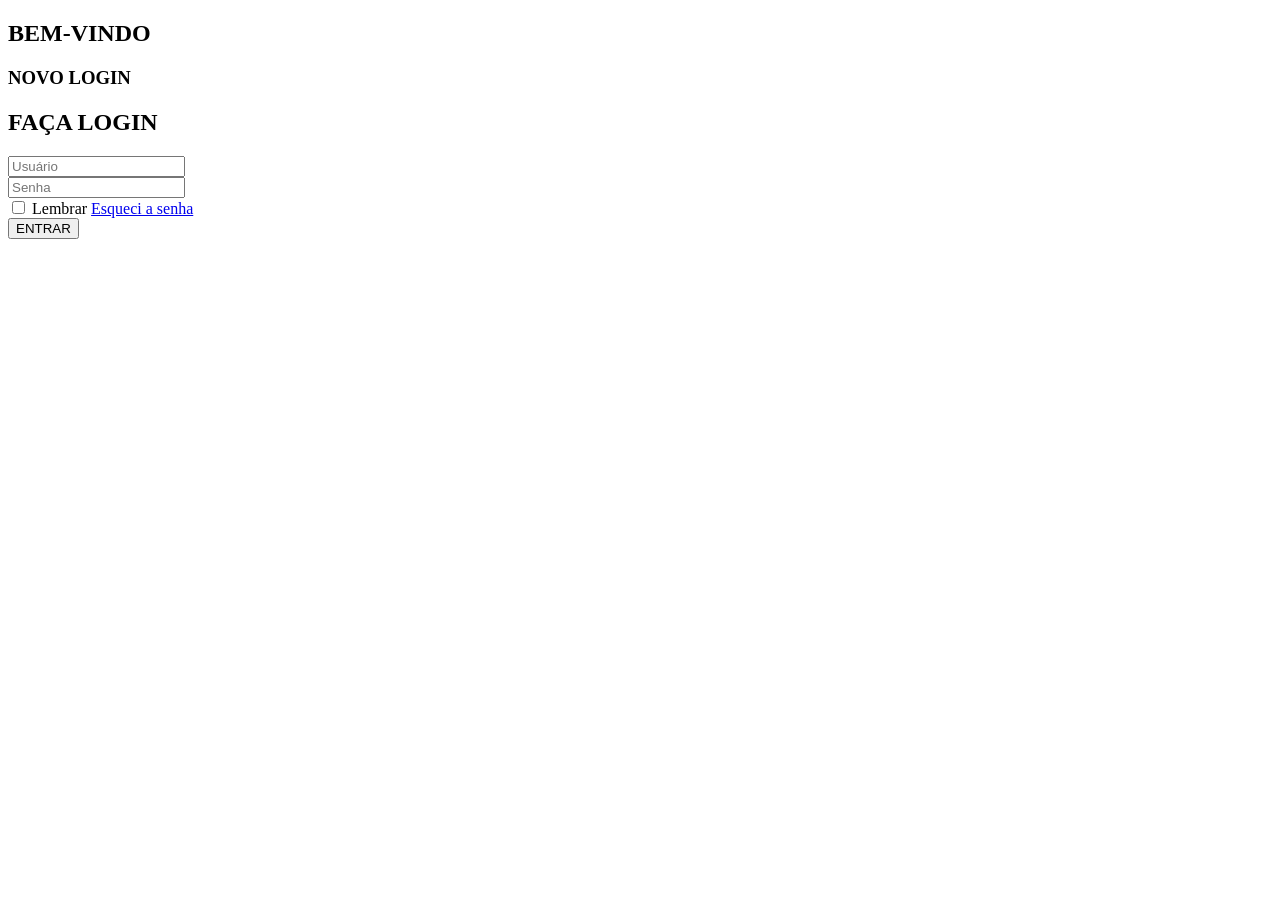
==== index.html @ 22609059 "Create index.html" ====
<!DOCTYPE html>
<html lang="pt-BR">
<head>
<meta charset="UTF-8">
<meta name="viewport" content="width=device-width, initial-scale=1.0">
<title>Login</title>

<link rel="stylesheet" href="login.css">
</head>
<body>

<div class="bg-circle c1"></div>
<div class="bg-circle c2"></div>
<div class="bg-circle c3"></div>
<div class="bg-circle c4"></div>

<div class="login-card">

    <div class="left-panel">

        <h2>BEM-VINDO</h2>

        <h3>NOVO LOGIN</h3>


    </div>

    <div class="right-panel">

        <h2>FAÇA LOGIN</h2>

        <div class="input-box">
            <input type="text" id="usuario" placeholder="Usuário">
        </div>

        <div class="input-box">
            <input type="password" id="senha" placeholder="Senha">
        </div>

        <div class="opcoes">
            <label>
                <input type="checkbox">
                Lembrar
            </label>

            <a href="#">Esqueci a senha</a>
        </div>

        <button class="btn-login" onclick="entrar()">
            ENTRAR
        </button>

        <p id="erro"></p>


    </div>

</div>

<script src="login.js"></script>

</body>
</html>
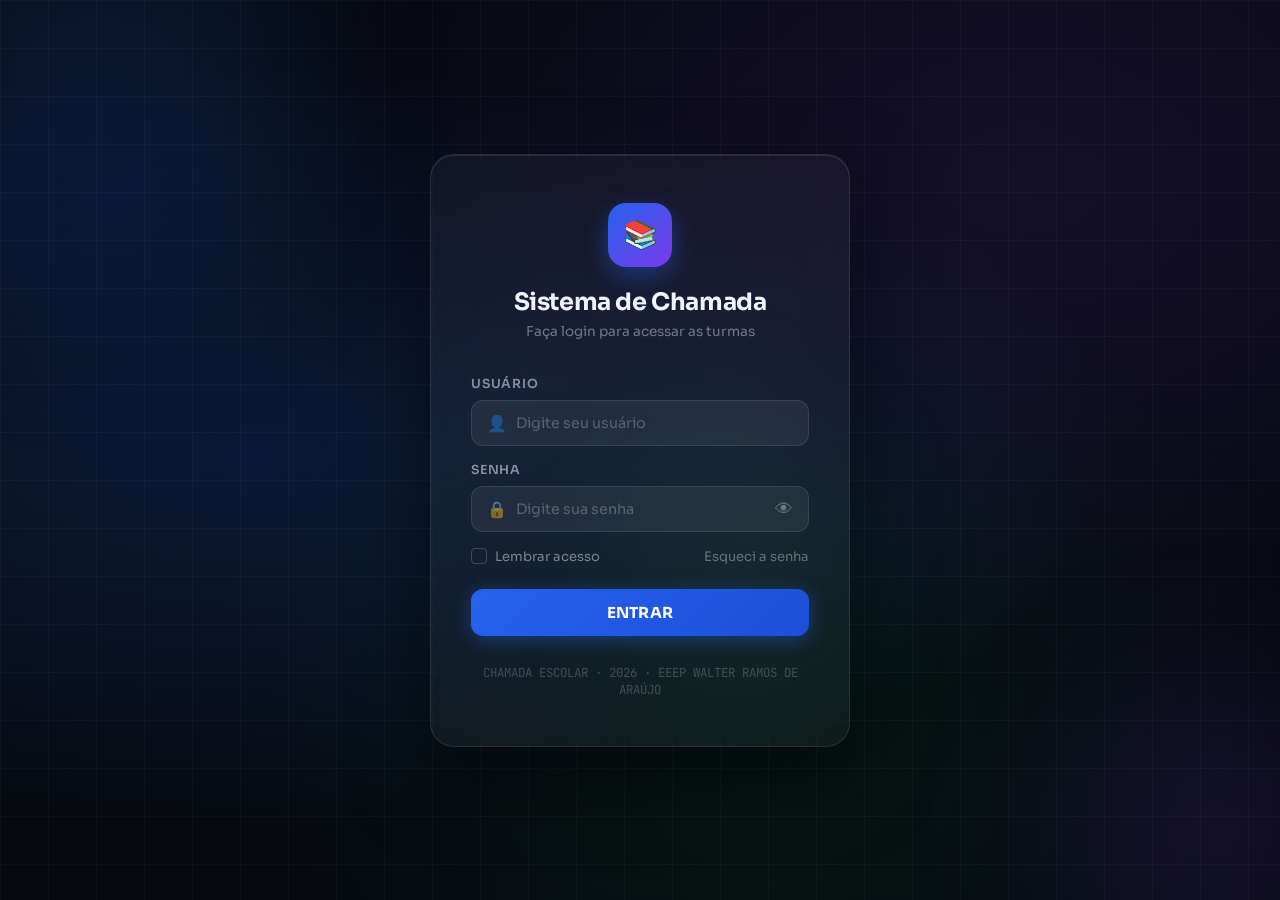
==== commit 24fb7858: "Update index.html" ====
--- a/index.html
+++ b/index.html
@@ -1,63 +1,451 @@
 <!DOCTYPE html>
-<html lang="pt-BR">
+<html lang="pt-br">
 <head>
 <meta charset="UTF-8">
 <meta name="viewport" content="width=device-width, initial-scale=1.0">
-<title>Login</title>
-
-<link rel="stylesheet" href="login.css">
+<title>Login – Sistema de Chamada</title>
+<link rel="preconnect" href="https://fonts.googleapis.com">
+<link href="https://fonts.googleapis.com/css2?family=Sora:wght@300;400;600;700&family=JetBrains+Mono:wght@700&display=swap" rel="stylesheet">
+<style>
+*, *::before, *::after { margin:0; padding:0; box-sizing:border-box; }
+
+body {
+  font-family: 'Sora', sans-serif;
+  min-height: 100vh;
+  display: flex;
+  align-items: center;
+  justify-content: center;
+  background: #06090f;
+  overflow: hidden;
+}
+
+/* ===== FUNDO ANIMADO ===== */
+.bg {
+  position: fixed;
+  inset: 0;
+  z-index: 0;
+  background: radial-gradient(ellipse at 20% 50%, rgba(37,99,235,.18) 0%, transparent 60%),
+              radial-gradient(ellipse at 80% 20%, rgba(124,58,237,.12) 0%, transparent 50%),
+              radial-gradient(ellipse at 60% 80%, rgba(16,163,74,.08) 0%, transparent 50%),
+              #06090f;
+}
+
+.orb {
+  position: absolute;
+  border-radius: 50%;
+  filter: blur(80px);
+  animation: drift 12s ease-in-out infinite;
+}
+.orb1 { width:400px; height:400px; background:rgba(37,99,235,.15); top:-100px; left:-100px; animation-delay:0s; }
+.orb2 { width:300px; height:300px; background:rgba(124,58,237,.12); bottom:-80px; right:-80px; animation-delay:-4s; }
+.orb3 { width:200px; height:200px; background:rgba(16,163,74,.1); top:50%; left:50%; animation-delay:-8s; }
+
+@keyframes drift {
+  0%,100% { transform: translate(0,0) scale(1); }
+  33%      { transform: translate(30px,-20px) scale(1.05); }
+  66%      { transform: translate(-20px,30px) scale(.95); }
+}
+
+/* ===== GRADE ===== */
+.grid-bg {
+  position: fixed;
+  inset: 0;
+  z-index: 0;
+  background-image:
+    linear-gradient(rgba(255,255,255,.03) 1px, transparent 1px),
+    linear-gradient(90deg, rgba(255,255,255,.03) 1px, transparent 1px);
+  background-size: 48px 48px;
+}
+
+/* ===== CARD ===== */
+.card {
+  position: relative;
+  z-index: 1;
+  width: 420px;
+  background: rgba(255,255,255,.04);
+  border: 1px solid rgba(255,255,255,.1);
+  border-radius: 24px;
+  padding: 48px 40px;
+  backdrop-filter: blur(24px);
+  box-shadow: 0 32px 80px rgba(0,0,0,.5), inset 0 1px 0 rgba(255,255,255,.08);
+  animation: slideUp .6s cubic-bezier(.16,1,.3,1) both;
+}
+
+@keyframes slideUp {
+  from { opacity:0; transform:translateY(32px); }
+  to   { opacity:1; transform:translateY(0); }
+}
+
+/* ===== TOPO DO CARD ===== */
+.card-header { text-align: center; margin-bottom: 36px; }
+
+.logo {
+  display: inline-flex;
+  align-items: center;
+  justify-content: center;
+  width: 64px; height: 64px;
+  background: linear-gradient(135deg, #2563eb, #7c3aed);
+  border-radius: 18px;
+  font-size: 28px;
+  margin-bottom: 20px;
+  box-shadow: 0 8px 24px rgba(37,99,235,.4);
+  animation: pulse 3s ease-in-out infinite;
+}
+
+@keyframes pulse {
+  0%,100% { box-shadow: 0 8px 24px rgba(37,99,235,.4); }
+  50%      { box-shadow: 0 8px 36px rgba(37,99,235,.7); }
+}
+
+.card-header h1 {
+  font-size: 1.5rem;
+  font-weight: 700;
+  color: #f0f4ff;
+  letter-spacing: -.4px;
+}
+
+.card-header p {
+  font-size: .85rem;
+  color: rgba(255,255,255,.4);
+  margin-top: 6px;
+}
+
+/* ===== INPUTS ===== */
+.campo { margin-bottom: 16px; }
+
+.campo label {
+  display: block;
+  font-size: .78rem;
+  font-weight: 600;
+  color: rgba(255,255,255,.5);
+  text-transform: uppercase;
+  letter-spacing: .8px;
+  margin-bottom: 8px;
+}
+
+.input-wrap {
+  position: relative;
+}
+
+.input-wrap .icone {
+  position: absolute;
+  left: 16px; top: 50%;
+  transform: translateY(-50%);
+  font-size: 16px;
+  pointer-events: none;
+  opacity: .5;
+}
+
+.input-wrap input {
+  width: 100%;
+  padding: 13px 16px 13px 44px;
+  background: rgba(255,255,255,.06);
+  border: 1.5px solid rgba(255,255,255,.1);
+  border-radius: 12px;
+  color: #f0f4ff;
+  font-family: 'Sora', sans-serif;
+  font-size: .9rem;
+  outline: none;
+  transition: border .2s, background .2s, box-shadow .2s;
+}
+
+.input-wrap input::placeholder { color: rgba(255,255,255,.25); }
+
+.input-wrap input:focus {
+  border-color: #2563eb;
+  background: rgba(37,99,235,.08);
+  box-shadow: 0 0 0 4px rgba(37,99,235,.15);
+}
+
+.input-wrap input.erro-input {
+  border-color: #dc2626;
+  box-shadow: 0 0 0 4px rgba(220,38,38,.15);
+  animation: shake .4s cubic-bezier(.36,.07,.19,.97);
+}
+
+@keyframes shake {
+  0%,100% { transform:translateX(0); }
+  20%      { transform:translateX(-8px); }
+  40%      { transform:translateX(8px); }
+  60%      { transform:translateX(-5px); }
+  80%      { transform:translateX(5px); }
+}
+
+/* OLHO SENHA */
+.toggle-senha {
+  position: absolute;
+  right: 14px; top: 50%;
+  transform: translateY(-50%);
+  background: none;
+  border: none;
+  color: rgba(255,255,255,.35);
+  cursor: pointer;
+  font-size: 18px;
+  padding: 2px;
+  transition: color .2s;
+}
+.toggle-senha:hover { color: rgba(255,255,255,.7); }
+
+/* ===== OPÇÕES ===== */
+.opcoes {
+  display: flex;
+  justify-content: space-between;
+  align-items: center;
+  margin-bottom: 24px;
+}
+
+.lembrar {
+  display: flex;
+  align-items: center;
+  gap: 8px;
+  cursor: pointer;
+  font-size: .82rem;
+  color: rgba(255,255,255,.45);
+  user-select: none;
+}
+
+.lembrar input[type=checkbox] {
+  appearance: none;
+  width: 16px; height: 16px;
+  border: 1.5px solid rgba(255,255,255,.2);
+  border-radius: 4px;
+  cursor: pointer;
+  transition: .2s;
+  position: relative;
+}
+.lembrar input[type=checkbox]:checked {
+  background: #2563eb;
+  border-color: #2563eb;
+}
+.lembrar input[type=checkbox]:checked::after {
+  content: "✓";
+  position: absolute;
+  top: -1px; left: 2px;
+  font-size: 11px;
+  color: white;
+  font-weight: 700;
+}
+
+.esqueci {
+  font-size: .82rem;
+  color: rgba(255,255,255,.35);
+  text-decoration: none;
+  transition: color .2s;
+}
+.esqueci:hover { color: #2563eb; }
+
+/* ===== BOTÃO LOGIN ===== */
+.btn-login {
+  width: 100%;
+  padding: 14px;
+  background: linear-gradient(135deg, #2563eb, #1d4ed8);
+  color: white;
+  border: none;
+  border-radius: 12px;
+  font-family: 'Sora', sans-serif;
+  font-size: .95rem;
+  font-weight: 700;
+  letter-spacing: .3px;
+  cursor: pointer;
+  transition: transform .15s, box-shadow .2s, opacity .2s;
+  box-shadow: 0 4px 20px rgba(37,99,235,.4);
+  position: relative;
+  overflow: hidden;
+}
+
+.btn-login::before {
+  content: "";
+  position: absolute;
+  inset: 0;
+  background: linear-gradient(135deg, rgba(255,255,255,.15), transparent);
+  opacity: 0;
+  transition: opacity .2s;
+}
+
+.btn-login:hover { transform: translateY(-2px); box-shadow: 0 8px 28px rgba(37,99,235,.5); }
+.btn-login:hover::before { opacity: 1; }
+.btn-login:active { transform: translateY(0); }
+.btn-login:disabled { opacity: .6; cursor: not-allowed; transform: none; }
+
+/* SPINNER */
+.spinner {
+  display: none;
+  width: 18px; height: 18px;
+  border: 2.5px solid rgba(255,255,255,.3);
+  border-top-color: white;
+  border-radius: 50%;
+  animation: spin .7s linear infinite;
+  margin: 0 auto;
+}
+@keyframes spin { to { transform: rotate(360deg); } }
+
+/* ===== ERRO ===== */
+.msg-erro {
+  margin-top: 16px;
+  padding: 12px 16px;
+  background: rgba(220,38,38,.12);
+  border: 1px solid rgba(220,38,38,.3);
+  border-radius: 10px;
+  color: #fca5a5;
+  font-size: .84rem;
+  text-align: center;
+  display: none;
+  animation: fadeIn .3s ease;
+}
+.msg-erro.show { display: block; }
+
+@keyframes fadeIn {
+  from { opacity:0; transform:translateY(-6px); }
+  to   { opacity:1; transform:translateY(0); }
+}
+
+/* ===== RODAPÉ ===== */
+.card-footer {
+  text-align: center;
+  margin-top: 28px;
+  font-size: .78rem;
+  color: rgba(255,255,255,.2);
+  font-family: 'JetBrains Mono', monospace;
+}
+</style>
 </head>
 <body>
 
-<div class="bg-circle c1"></div>
-<div class="bg-circle c2"></div>
-<div class="bg-circle c3"></div>
-<div class="bg-circle c4"></div>
-
-<div class="login-card">
-
-    <div class="left-panel">
-
-        <h2>BEM-VINDO</h2>
-
-        <h3>NOVO LOGIN</h3>
-
-
+<div class="bg">
+  <div class="orb orb1"></div>
+  <div class="orb orb2"></div>
+  <div class="orb orb3"></div>
+</div>
+<div class="grid-bg"></div>
+
+<div class="card">
+
+  <div class="card-header">
+    <div class="logo">📚</div>
+    <h1>Sistema de Chamada</h1>
+    <p>Faça login para acessar as turmas</p>
+  </div>
+
+  <div class="campo">
+    <label>Usuário</label>
+    <div class="input-wrap">
+      <span class="icone">👤</span>
+      <input type="text" id="usuario" placeholder="Digite seu usuário" autocomplete="username">
     </div>
-
-    <div class="right-panel">
-
-        <h2>FAÇA LOGIN</h2>
-
-        <div class="input-box">
-            <input type="text" id="usuario" placeholder="Usuário">
-        </div>
-
-        <div class="input-box">
-            <input type="password" id="senha" placeholder="Senha">
-        </div>
-
-        <div class="opcoes">
-            <label>
-                <input type="checkbox">
-                Lembrar
-            </label>
-
-            <a href="#">Esqueci a senha</a>
-        </div>
-
-        <button class="btn-login" onclick="entrar()">
-            ENTRAR
-        </button>
-
-        <p id="erro"></p>
-
-
+  </div>
+
+  <div class="campo">
+    <label>Senha</label>
+    <div class="input-wrap">
+      <span class="icone">🔒</span>
+      <input type="password" id="senha" placeholder="Digite sua senha" autocomplete="current-password">
+      <button class="toggle-senha" onclick="toggleSenha()" type="button" title="Mostrar/ocultar senha">👁</button>
     </div>
+  </div>
+
+  <div class="opcoes">
+    <label class="lembrar">
+      <input type="checkbox" id="lembrar"> Lembrar acesso
+    </label>
+    <a href="#" class="esqueci">Esqueci a senha</a>
+  </div>
+
+  <button class="btn-login" id="btnLogin" onclick="entrar()">
+    <span id="btn-texto">ENTRAR</span>
+    <div class="spinner" id="spinner"></div>
+  </button>
+
+  <div class="msg-erro" id="erro"></div>
+
+  <div class="card-footer">CHAMADA ESCOLAR · 2026 · EEEP WALTER RAMOS DE ARAÚJO</div>
 
 </div>
 
-<script src="login.js"></script>
-
+<script>
+// ===== CREDENCIAIS =====
+const USUARIO_CORRETO = "admin";
+const SENHA_CORRETA   = "1234";
+
+// ===== VERIFICAR SESSÃO SALVA =====
+window.addEventListener("DOMContentLoaded", () => {
+  const salvo = localStorage.getItem("chamada_sessao");
+  if (salvo === "logado") {
+    window.location.href = "sistema.html";
+    return;
+  }
+  const usuarioSalvo = localStorage.getItem("chamada_usuario");
+  if (usuarioSalvo) {
+    document.getElementById("usuario").value = usuarioSalvo;
+    document.getElementById("lembrar").checked = true;
+  }
+
+  // Enter para logar
+  document.getElementById("senha").addEventListener("keydown", e => {
+    if (e.key === "Enter") entrar();
+  });
+  document.getElementById("usuario").addEventListener("keydown", e => {
+    if (e.key === "Enter") document.getElementById("senha").focus();
+  });
+});
+
+// ===== LOGIN =====
+function entrar() {
+  const usuario = document.getElementById("usuario").value.trim();
+  const senha   = document.getElementById("senha").value;
+  const lembrar = document.getElementById("lembrar").checked;
+  const btn     = document.getElementById("btnLogin");
+
+  // Limpa erros
+  mostrarErro("");
+  document.getElementById("usuario").classList.remove("erro-input");
+  document.getElementById("senha").classList.remove("erro-input");
+
+  if (!usuario || !senha) {
+    mostrarErro("⚠️ Preencha todos os campos.");
+    if (!usuario) document.getElementById("usuario").classList.add("erro-input");
+    if (!senha)   document.getElementById("senha").classList.add("erro-input");
+    return;
+  }
+
+  // Simula carregamento
+  btn.disabled = true;
+  document.getElementById("btn-texto").style.display = "none";
+  document.getElementById("spinner").style.display   = "block";
+
+  setTimeout(() => {
+    if (usuario === USUARIO_CORRETO && senha === SENHA_CORRETA) {
+      if (lembrar) {
+        localStorage.setItem("chamada_sessao", "logado");
+        localStorage.setItem("chamada_usuario", usuario);
+      } else {
+        sessionStorage.setItem("chamada_sessao", "logado");
+        localStorage.removeItem("chamada_sessao");
+        localStorage.removeItem("chamada_usuario");
+      }
+      window.location.href = "chamada.html";
+    } else {
+      btn.disabled = false;
+      document.getElementById("btn-texto").style.display = "block";
+      document.getElementById("spinner").style.display   = "none";
+      mostrarErro("❌ Usuário ou senha incorretos.");
+      document.getElementById("usuario").classList.add("erro-input");
+      document.getElementById("senha").classList.add("erro-input");
+      document.getElementById("senha").value = "";
+      document.getElementById("senha").focus();
+    }
+  }, 900);
+}
+
+function mostrarErro(msg) {
+  const el = document.getElementById("erro");
+  el.innerText = msg;
+  el.classList.toggle("show", !!msg);
+}
+
+function toggleSenha() {
+  const input = document.getElementById("senha");
+  input.type = input.type === "password" ? "text" : "password";
+}
+</script>
 </body>
 </html>
